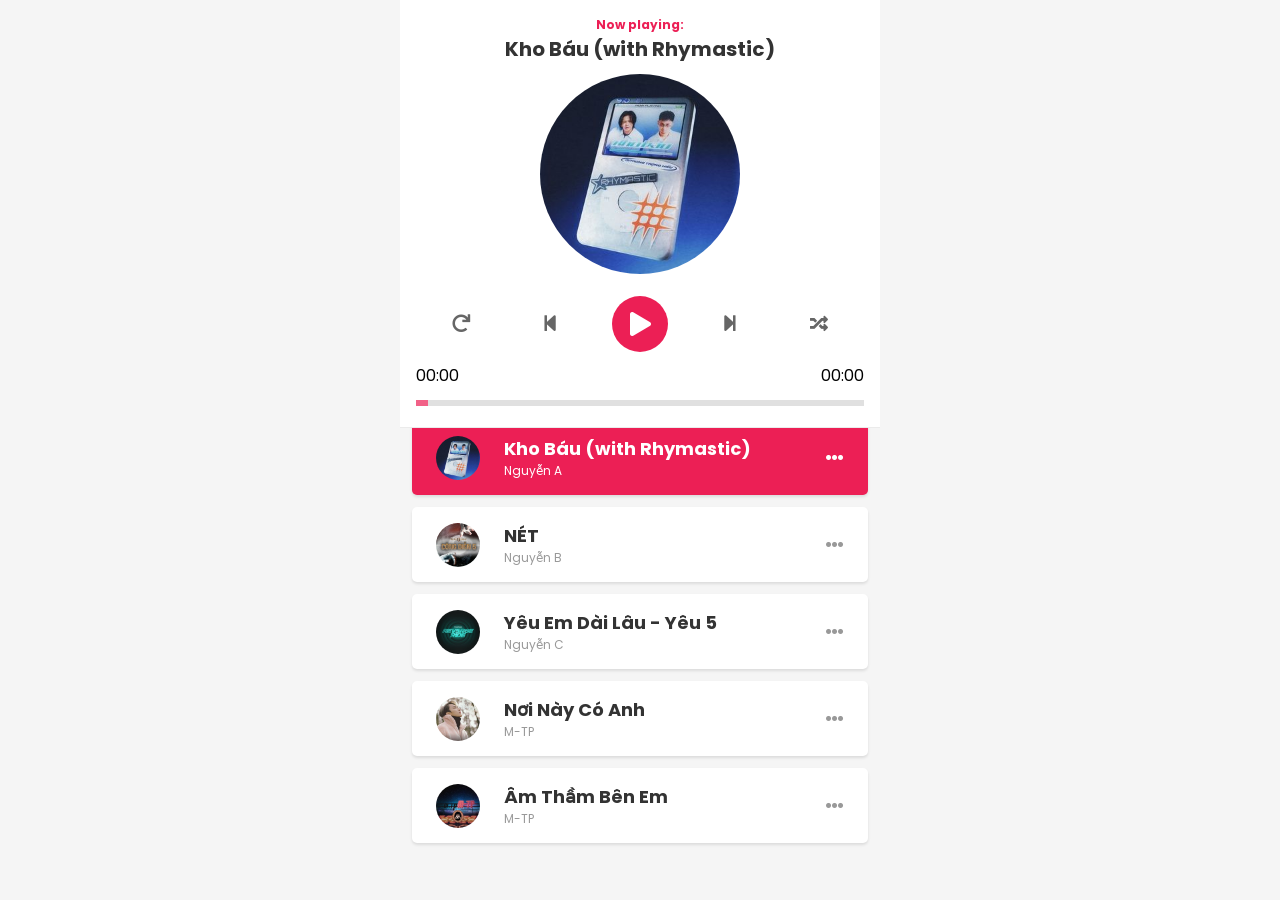
==== day-26/music-player.html @ 192c232a "day 26" ====
<!DOCTYPE html>
<html lang="en">
  <head>
    <meta name="viewport" content="width=device-width, initial-scale=1.0" />
    <title>Music player</title>
    <link
      rel="stylesheet"
      href="https://cdnjs.cloudflare.com/ajax/libs/font-awesome/5.15.2/css/all.min.css"
      integrity="sha512-HK5fgLBL+xu6dm/Ii3z4xhlSUyZgTT9tuc/hSrtw6uzJOvgRr2a9jyxxT1ely+B+xFAmJKVSTbpM/CuL7qxO8w=="
      crossorigin="anonymous"
    />
    <link rel="preconnect" href="https://fonts.gstatic.com" />
    <link
      href="https://fonts.googleapis.com/css2?family=Poppins:wght@300;400;600&display=swap"
      rel="stylesheet"
    />
    <link rel="stylesheet" href="./music-player.css" />
  </head>

  <body>
    <div class="player">
      <!-- Dashboard -->
      <div class="dashboard">
        <!-- Header -->
        <header>
          <h4>Now playing:</h4>
          <h2 class="song-title">String 57th & 9th</h2>
        </header>

        <!-- CD -->
        <div class="cd">
          <div class="cd-thumb"></div>
        </div>

        <!-- Control -->
        <div class="control">
          <div class="btn btn-repeat">
            <i class="fas fa-redo"></i>
          </div>
          <div class="btn btn-prev">
            <i class="fas fa-step-backward"></i>
          </div>
          <div class="btn btn-toggle-play">
            <i id="icon-play" class="fas fa-play icon-play"></i>
          </div>
          <div class="btn btn-next">
            <i class="fas fa-step-forward"></i>
          </div>
          <div class="btn btn-random">
            <i class="fas fa-random"></i>
          </div>
        </div>

        <div>
          <div class="progress-song">
            <div class="current-time">00:00</div>
            <div class="total-time">00:00</div>
          </div>
          <input
            id="progress"
            class="progress"
            type="range"
            value="0"
            step="1"
            min="0"
            max="100"
          />
        </div>

        <audio id="audio" src=""></audio>
      </div>

      <!-- Playlist -->
      <div class="playlist"></div>
    </div>
    <script src="./music-player.js"></script>
  </body>
</html>
---- day-26/music-player.css ----
:root {
  --primary-color: #ec1f55;
  --text-color: #333;
}

* {
  padding: 0;
  margin: 0;
  box-sizing: inherit;
}

body {
  background-color: #f5f5f5;
}

html {
  box-sizing: border-box;
  font-family: "Poppins", sans-serif;
}

.player {
  position: relative;
  max-width: 480px;
  margin: 0 auto;
}

.player .icon-pause {
  display: none;
}

.player.playing .icon-pause {
  display: inline-block;
}

.player.playing .icon-play {
  display: none;
}

.dashboard {
  padding: 16px 16px 14px;
  background-color: #fff;
  position: fixed;
  top: 0;
  width: 100%;
  max-width: 480px;
  border-bottom: 1px solid #ebebeb;
}

/* HEADER */
header {
  text-align: center;
  margin-bottom: 10px;
}

header h4 {
  color: var(--primary-color);
  font-size: 12px;
}

header h2 {
  color: var(--text-color);
  font-size: 20px;
}

/* CD */
.cd {
  display: flex;
  margin: auto;
  width: 200px;
}

/* keyframes quay */
@keyframes rotateCD {
  from {
    transform: rotate(0deg);
  }
  to {
    transform: rotate(360deg);
  }
}

.cd-thumb {
  width: 100%;
  padding-top: 100%;
  border-radius: 50%;
  background-color: #333;
  background-size: cover;
  margin: auto;
}

/* CONTROL */
.control {
  display: flex;
  align-items: center;
  justify-content: space-around;
  padding: 18px 0 8px 0;
}

.control .btn {
  color: #666;
  padding: 18px;
  font-size: 18px;
}

.control .btn.active {
  color: var(--primary-color);
}

.control .btn-toggle-play {
  width: 56px;
  height: 56px;
  border-radius: 50%;
  font-size: 24px;
  color: #fff;
  display: flex;
  align-items: center;
  justify-content: center;
  background-color: var(--primary-color);
}

.progress-song{
  display: flex;
  justify-content: space-between;
}

.progress {
  width: 100%;
  -webkit-appearance: none;
  height: 6px;
  background: #d3d3d3;
  outline: none;
  opacity: 0.7;
  -webkit-transition: 0.2s;
  transition: opacity 0.2s;
}

.progress::-webkit-slider-thumb {
  -webkit-appearance: none;
  appearance: none;
  width: 12px;
  height: 6px;
  background-color: var(--primary-color);
  cursor: pointer;
}

/* PLAYLIST */
.playlist {
  margin-top: 408px;
  padding: 12px;
}

.song {
  display: flex;
  align-items: center;
  margin-bottom: 12px;
  background-color: #fff;
  padding: 8px 16px;
  border-radius: 5px;
  box-shadow: 0 2px 3px rgba(0, 0, 0, 0.1);
  transition: 0.5s ease-in;
}

.song.active {
  background-color: var(--primary-color);
}

.song:active {
  opacity: 0.8;
}

.song.active .option,
.song.active .author,
.song.active .title {
  color: #fff;
}

.song .thumb {
  width: 44px;
  height: 44px;
  border-radius: 50%;
  background-size: cover;
  margin: 0 8px;
}

.song .body {
  flex: 1;
  padding: 0 16px;
}

.song .title {
  font-size: 18px;
  color: var(--text-color);
}

.song .author {
  font-size: 12px;
  color: #999;
}

.song .option {
  padding: 16px 8px;
  color: #999;
  font-size: 18px;
}
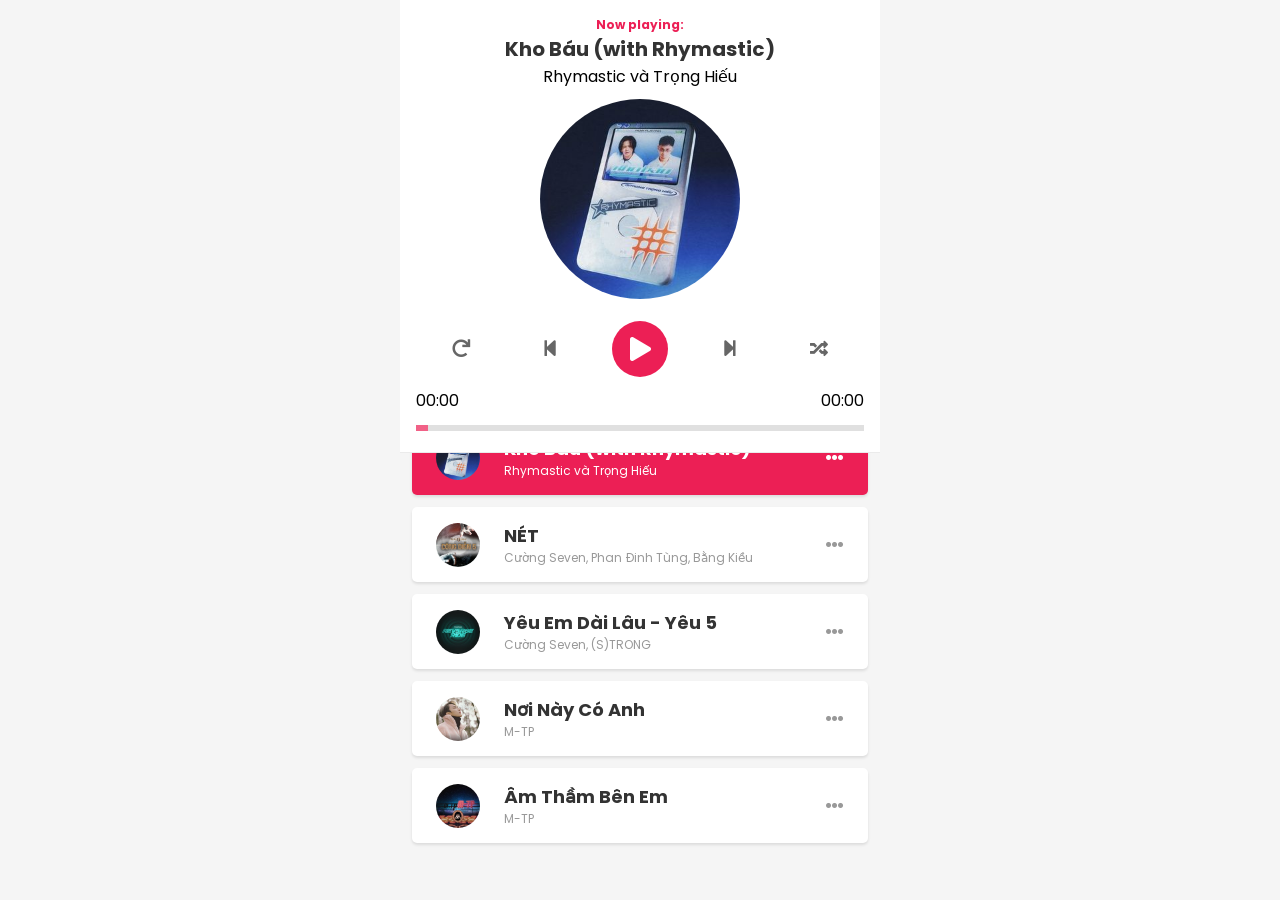
==== commit 3fbd4b00: "f8-fullstack-day26" ====
--- a/day-26/music-player.html
+++ b/day-26/music-player.html
@@ -24,7 +24,8 @@
         <!-- Header -->
         <header>
           <h4>Now playing:</h4>
-          <h2 class="song-title">String 57th & 9th</h2>
+          <h2 class="song-title"></h2>
+          <p class="song-artist"></p>
         </header>
 
         <!-- CD -->
